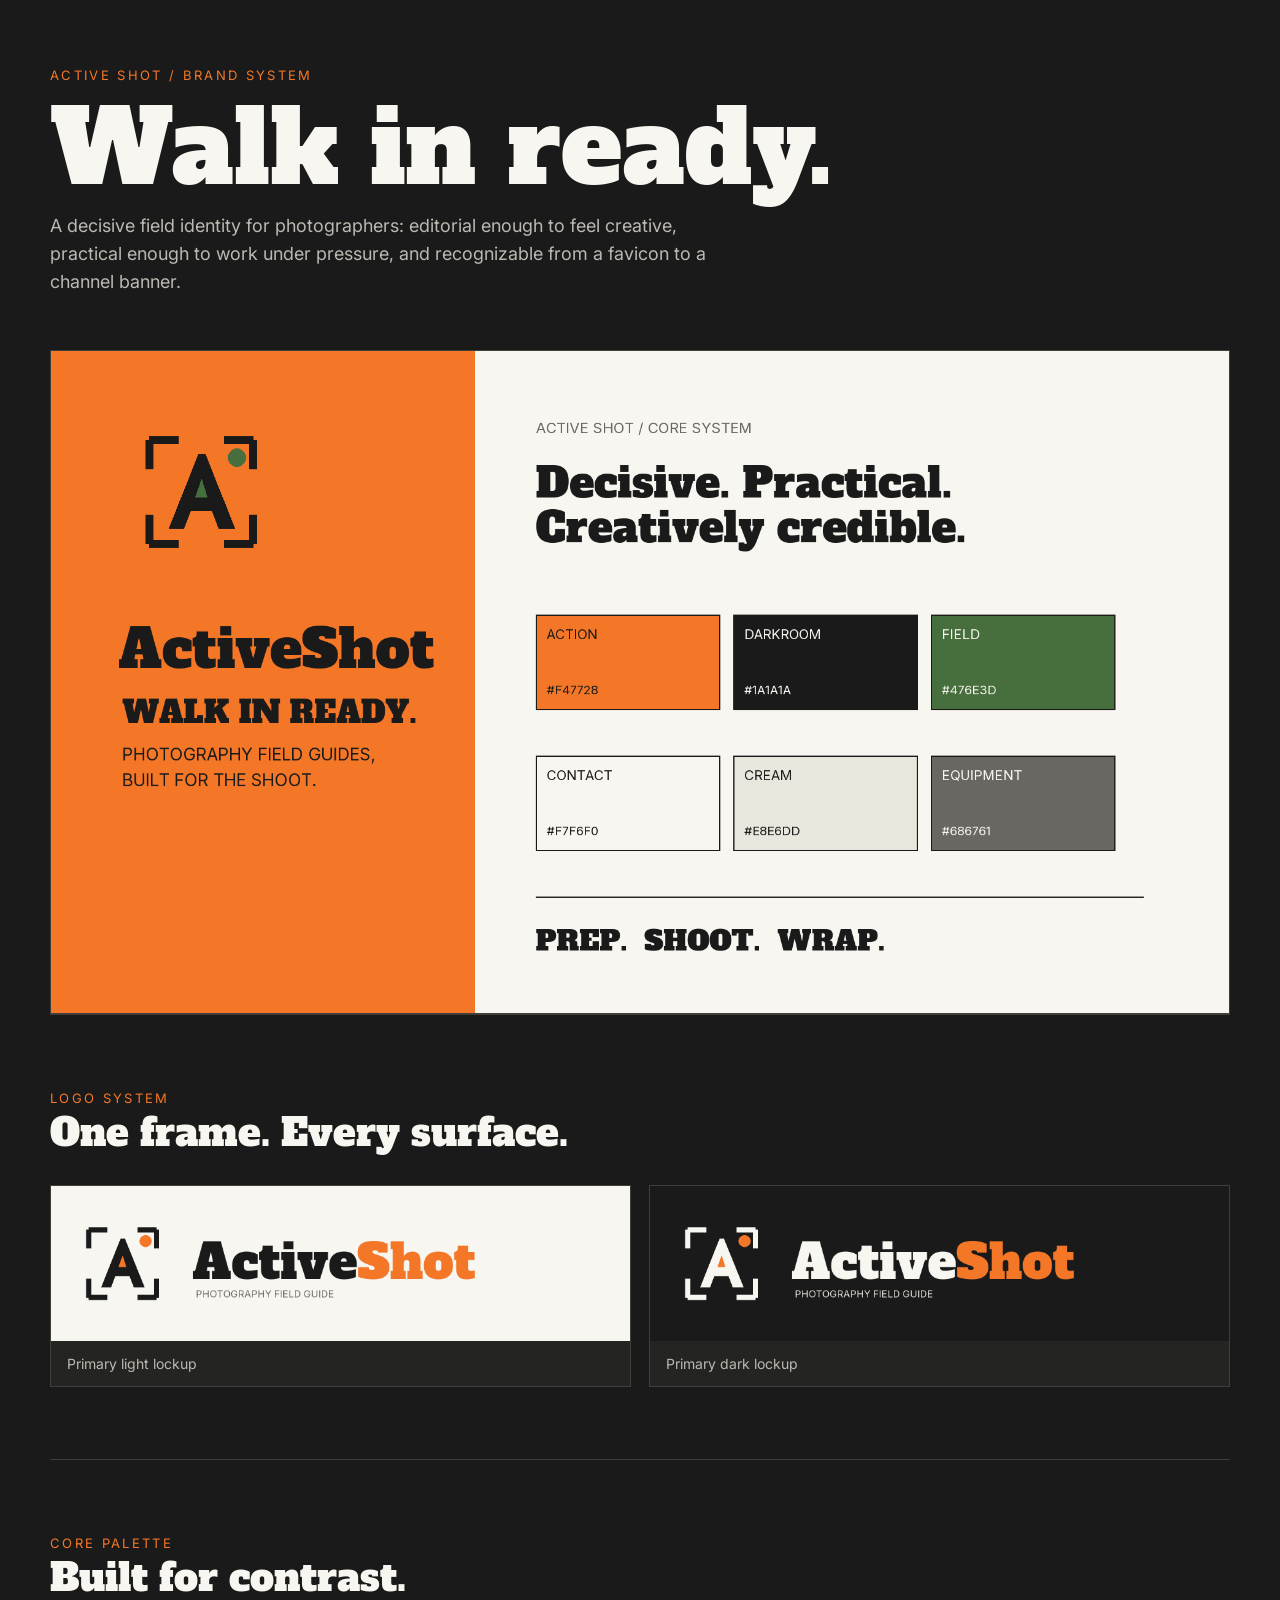
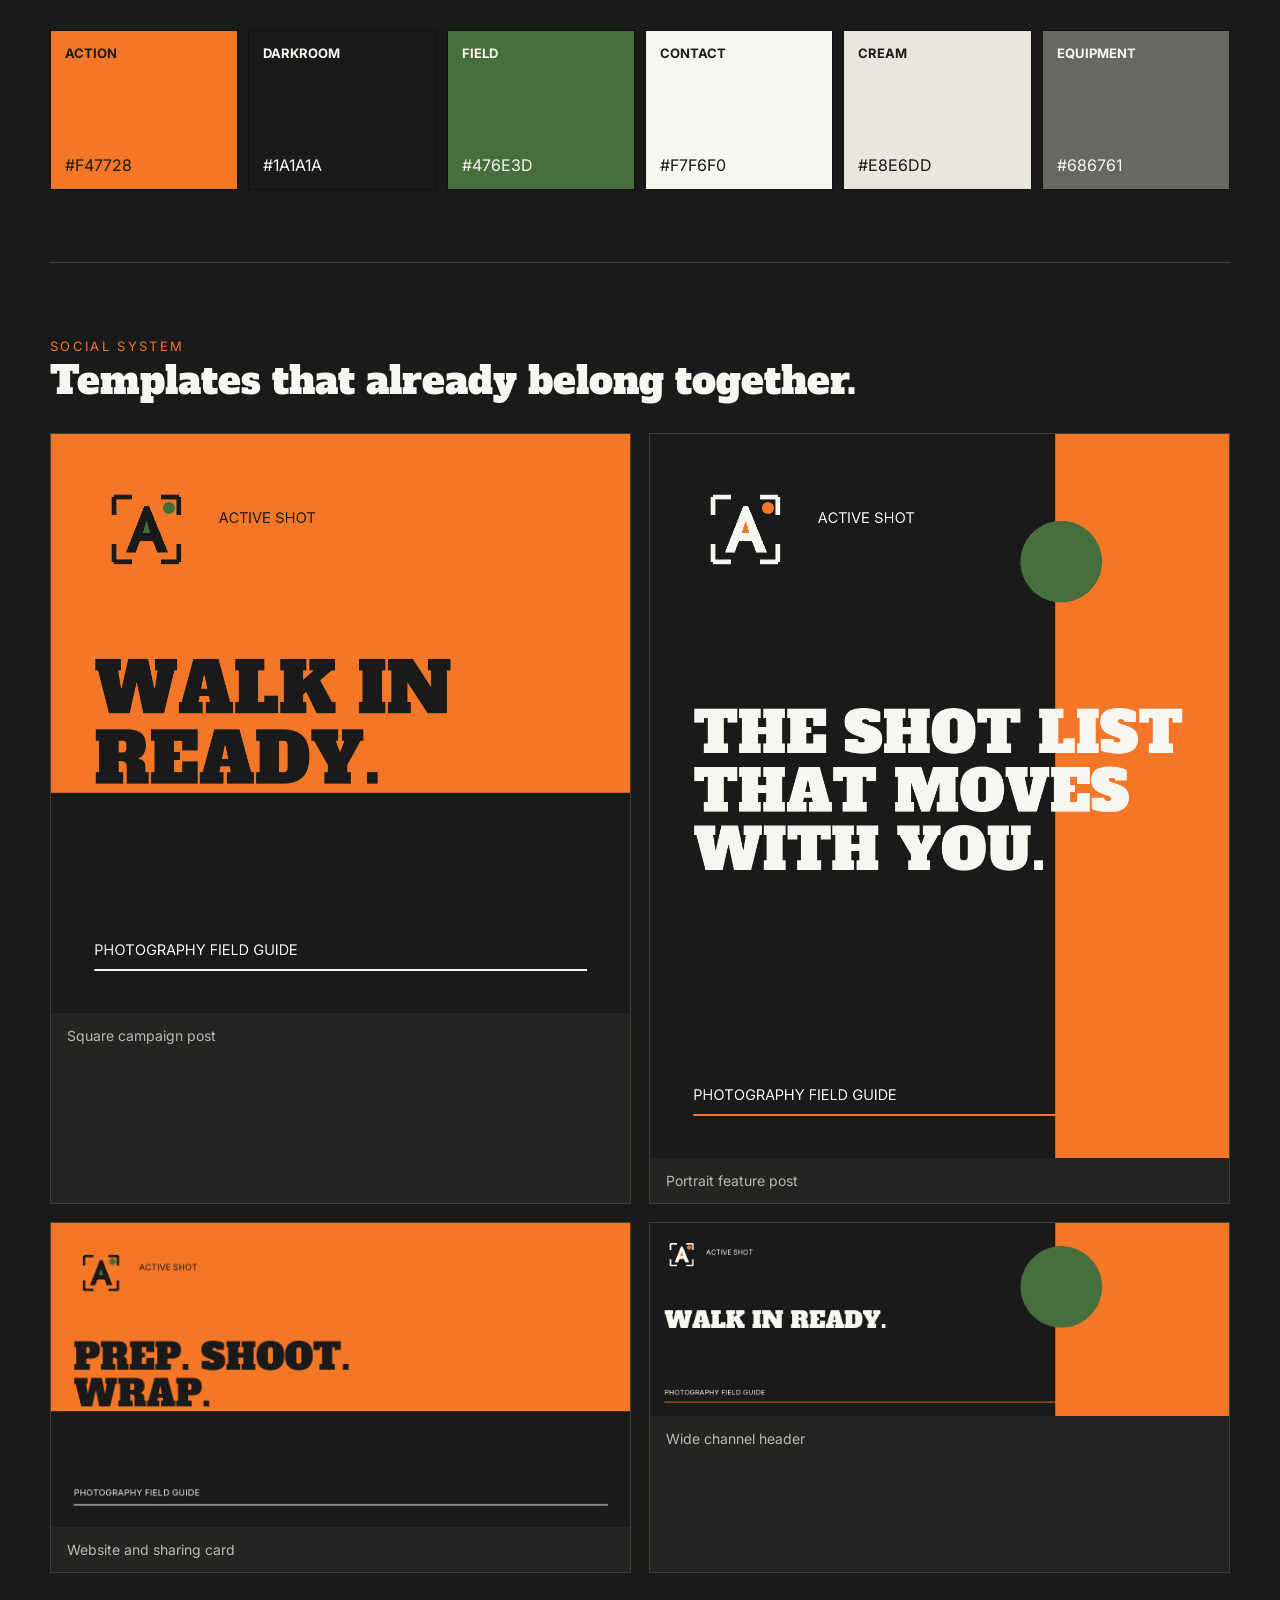
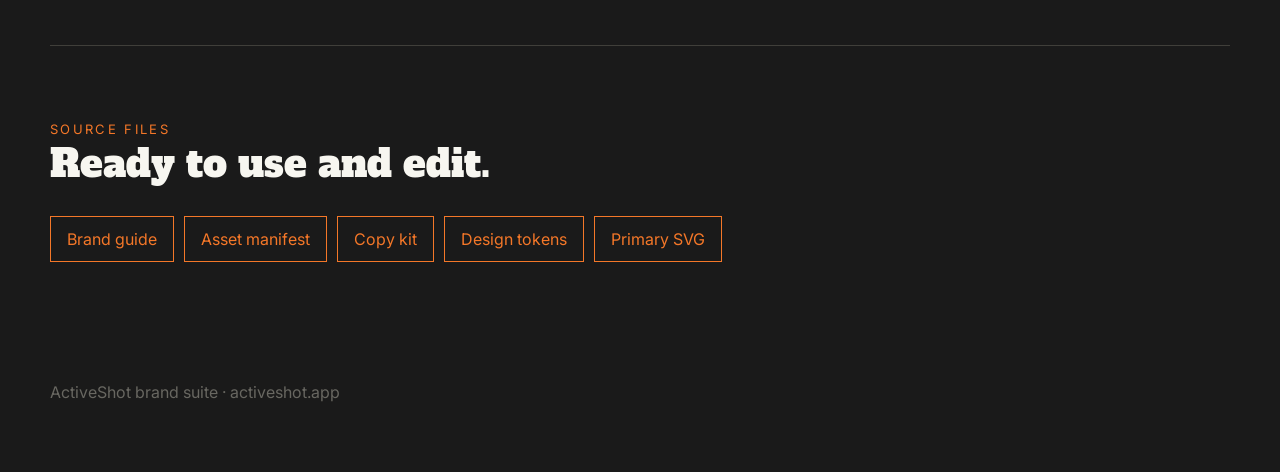
==== brand/index.html @ 6800e0e8 "Build complete ActiveShot brand suite" ====
<!doctype html>
<html lang="en">
<head>
  <meta charset="utf-8">
  <meta name="viewport" content="width=device-width,initial-scale=1">
  <title>ActiveShot Brand Suite</title>
  <style>
    @font-face{font-family:Alfa;src:url(fonts/AlfaSlabOne-Regular.ttf)}
    @font-face{font-family:Inter;src:url(fonts/Inter-Variable.ttf)}
    :root{--orange:#f47728;--ink:#1a1a1a;--moss:#476e3d;--paper:#f7f6f0;--cream:#e8e6dd;--gray:#686761}
    *{box-sizing:border-box}body{margin:0;background:var(--ink);color:var(--paper);font-family:Inter,Arial,sans-serif}header,main{width:min(1180px,calc(100% - 32px));margin:auto}header{padding:64px 0 36px}h1,h2{font-family:Alfa,Georgia,serif;font-weight:400}h1{max-width:900px;margin:18px 0;font-size:clamp(46px,8vw,108px);line-height:.9}header p{max-width:680px;color:#bbb9b1;font-size:18px;line-height:1.55}.eyebrow{color:var(--orange);font-size:13px;letter-spacing:.18em}.board{display:block;width:100%;border:1px solid #403f3a}.section{padding:72px 0;border-top:1px solid #403f3a}.section h2{margin:0 0 26px;font-size:38px}.logos,.social{display:grid;grid-template-columns:repeat(2,minmax(0,1fr));gap:18px}.card{overflow:hidden;border:1px solid #403f3a;background:#242422}.card img{display:block;width:100%;height:auto}.card p{margin:0;padding:14px 16px;color:#bbb9b1;font-size:14px}.colors{display:grid;grid-template-columns:repeat(6,1fr);gap:10px}.swatch{min-height:160px;padding:14px;border:1px solid #111;display:flex;flex-direction:column;justify-content:space-between;color:var(--ink)}.swatch.dark{color:var(--paper)}.swatch strong{font-size:13px}.links{display:flex;flex-wrap:wrap;gap:10px}.links a{padding:12px 16px;border:1px solid var(--orange);color:var(--orange);text-decoration:none}.links a:hover{background:var(--orange);color:var(--ink)}footer{padding:48px 0 70px;color:var(--gray)}@media(max-width:760px){.logos,.social{grid-template-columns:1fr}.colors{grid-template-columns:repeat(2,1fr)}header{padding-top:36px}}
  </style>
</head>
<body>
  <header><span class="eyebrow">ACTIVE SHOT / BRAND SYSTEM</span><h1>Walk in ready.</h1><p>A decisive field identity for photographers: editorial enough to feel creative, practical enough to work under pressure, and recognizable from a favicon to a channel banner.</p></header>
  <main>
    <img class="board" src="active-shot-brand-board.png" alt="ActiveShot identity overview">
    <section class="section"><span class="eyebrow">LOGO SYSTEM</span><h2>One frame. Every surface.</h2><div class="logos"><div class="card"><img src="logos/png/activeshot-logo-horizontal-light.png" alt="ActiveShot logo on light"><p>Primary light lockup</p></div><div class="card"><img src="logos/png/activeshot-logo-horizontal-dark.png" alt="ActiveShot logo on dark"><p>Primary dark lockup</p></div></div></section>
    <section class="section"><span class="eyebrow">CORE PALETTE</span><h2>Built for contrast.</h2><div class="colors"><div class="swatch" style="background:#f47728"><strong>ACTION</strong><span>#F47728</span></div><div class="swatch dark" style="background:#1a1a1a"><strong>DARKROOM</strong><span>#1A1A1A</span></div><div class="swatch dark" style="background:#476e3d"><strong>FIELD</strong><span>#476E3D</span></div><div class="swatch" style="background:#f7f6f0"><strong>CONTACT</strong><span>#F7F6F0</span></div><div class="swatch" style="background:#e8e6dd"><strong>CREAM</strong><span>#E8E6DD</span></div><div class="swatch dark" style="background:#686761"><strong>EQUIPMENT</strong><span>#686761</span></div></div></section>
    <section class="section"><span class="eyebrow">SOCIAL SYSTEM</span><h2>Templates that already belong together.</h2><div class="social"><div class="card"><img src="social/png/instagram-post-square-1080.png" alt="Square social template"><p>Square campaign post</p></div><div class="card"><img src="social/png/instagram-post-portrait-1080x1350.png" alt="Portrait social template"><p>Portrait feature post</p></div><div class="card"><img src="social/png/website-social-card-1200x630.png" alt="Website share card"><p>Website and sharing card</p></div><div class="card"><img src="social/png/x-header-1500x500.png" alt="Social profile header"><p>Wide channel header</p></div></div></section>
    <section class="section"><span class="eyebrow">SOURCE FILES</span><h2>Ready to use and edit.</h2><div class="links"><a href="brand-guide.md">Brand guide</a><a href="asset-manifest.md">Asset manifest</a><a href="copy/social-copy-kit.md">Copy kit</a><a href="tokens/active-shot.tokens.json">Design tokens</a><a href="logos/svg/activeshot-logo-horizontal-light.svg">Primary SVG</a></div></section>
    <footer>ActiveShot brand suite · activeshot.app</footer>
  </main>
</body>
</html>
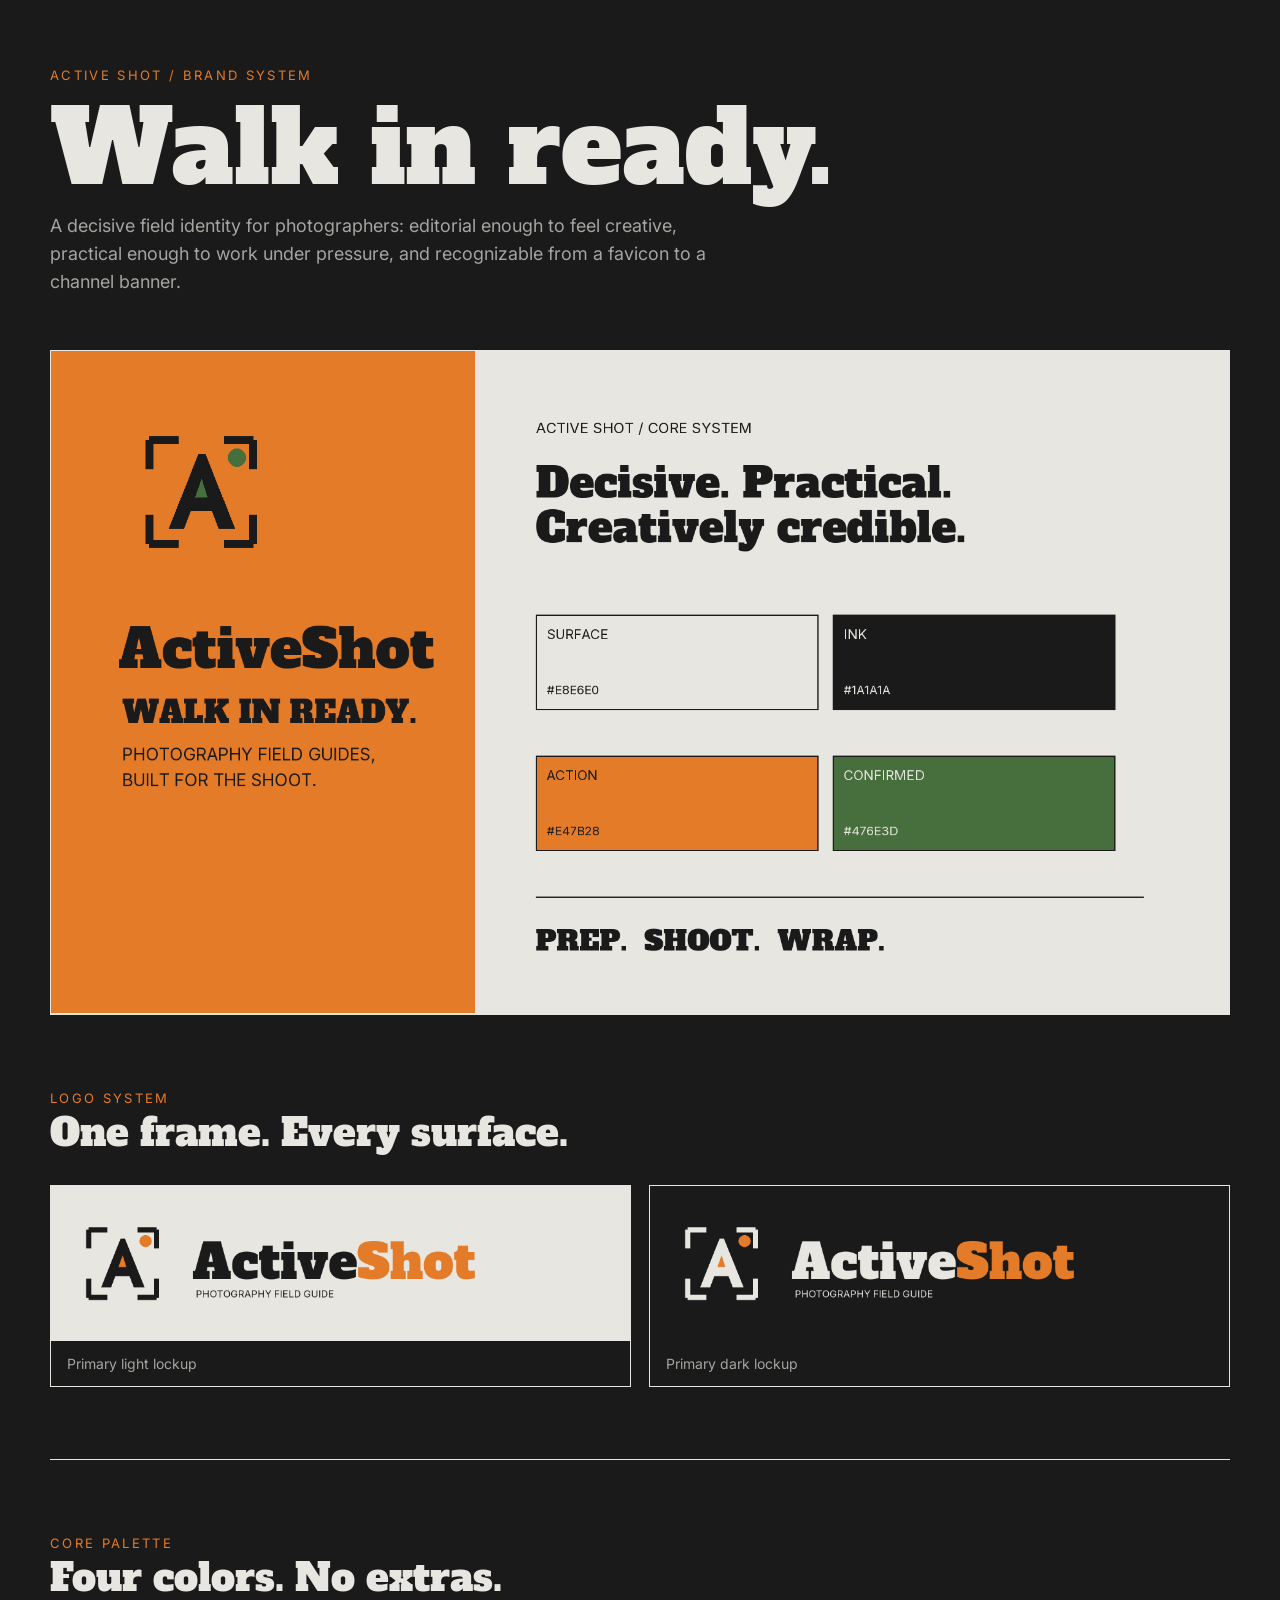
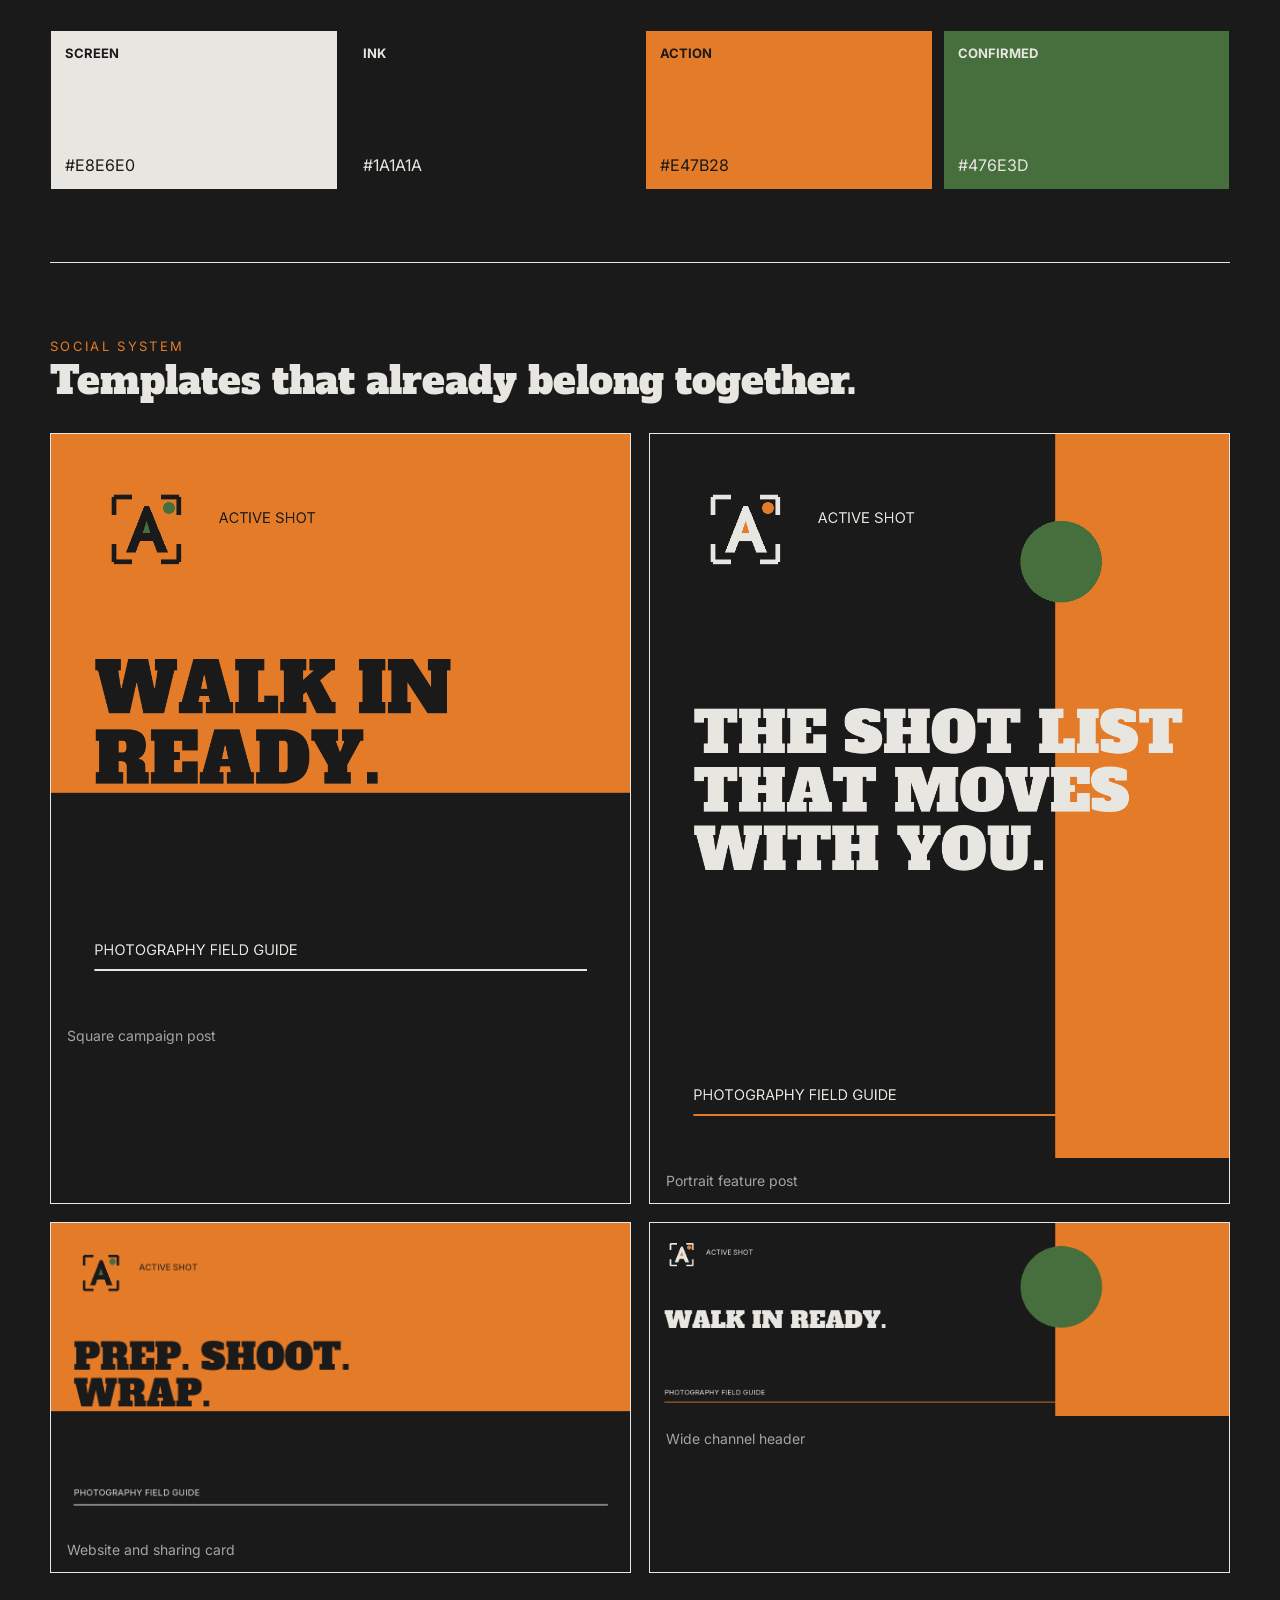
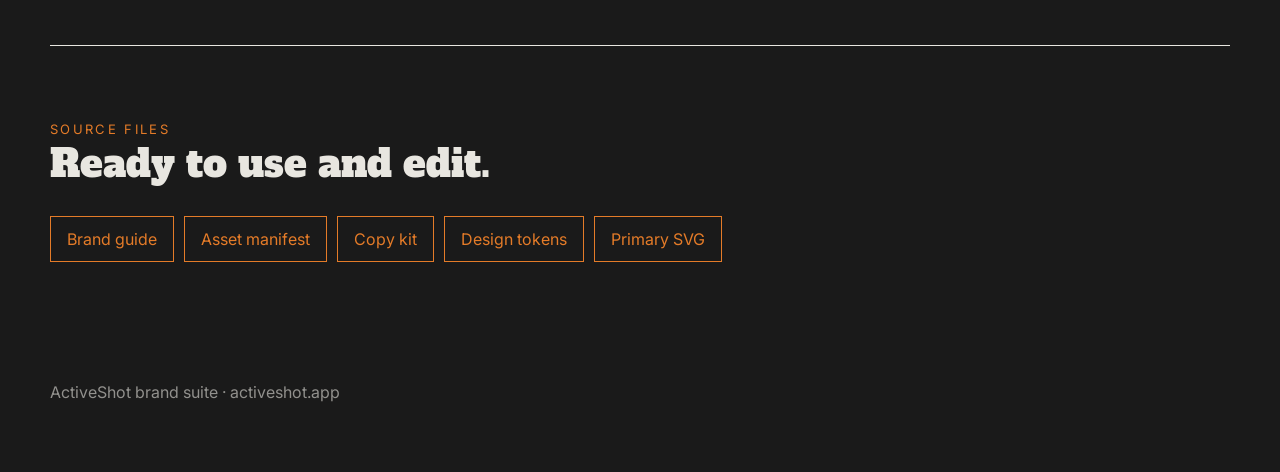
==== commit 6a8e38d7: "Restrict ActiveShot to four-color palette" ====
--- a/brand/index.html
+++ b/brand/index.html
@@ -7,8 +7,8 @@
   <style>
     @font-face{font-family:Alfa;src:url(fonts/AlfaSlabOne-Regular.ttf)}
     @font-face{font-family:Inter;src:url(fonts/Inter-Variable.ttf)}
-    :root{--orange:#f47728;--ink:#1a1a1a;--moss:#476e3d;--paper:#f7f6f0;--cream:#e8e6dd;--gray:#686761}
-    *{box-sizing:border-box}body{margin:0;background:var(--ink);color:var(--paper);font-family:Inter,Arial,sans-serif}header,main{width:min(1180px,calc(100% - 32px));margin:auto}header{padding:64px 0 36px}h1,h2{font-family:Alfa,Georgia,serif;font-weight:400}h1{max-width:900px;margin:18px 0;font-size:clamp(46px,8vw,108px);line-height:.9}header p{max-width:680px;color:#bbb9b1;font-size:18px;line-height:1.55}.eyebrow{color:var(--orange);font-size:13px;letter-spacing:.18em}.board{display:block;width:100%;border:1px solid #403f3a}.section{padding:72px 0;border-top:1px solid #403f3a}.section h2{margin:0 0 26px;font-size:38px}.logos,.social{display:grid;grid-template-columns:repeat(2,minmax(0,1fr));gap:18px}.card{overflow:hidden;border:1px solid #403f3a;background:#242422}.card img{display:block;width:100%;height:auto}.card p{margin:0;padding:14px 16px;color:#bbb9b1;font-size:14px}.colors{display:grid;grid-template-columns:repeat(6,1fr);gap:10px}.swatch{min-height:160px;padding:14px;border:1px solid #111;display:flex;flex-direction:column;justify-content:space-between;color:var(--ink)}.swatch.dark{color:var(--paper)}.swatch strong{font-size:13px}.links{display:flex;flex-wrap:wrap;gap:10px}.links a{padding:12px 16px;border:1px solid var(--orange);color:var(--orange);text-decoration:none}.links a:hover{background:var(--orange);color:var(--ink)}footer{padding:48px 0 70px;color:var(--gray)}@media(max-width:760px){.logos,.social{grid-template-columns:1fr}.colors{grid-template-columns:repeat(2,1fr)}header{padding-top:36px}}
+    :root{--orange:#e47b28;--ink:#1a1a1a;--moss:#476e3d;--paper:#e8e6e0}
+    *{box-sizing:border-box}body{margin:0;background:var(--ink);color:var(--paper);font-family:Inter,Arial,sans-serif}header,main{width:min(1180px,calc(100% - 32px));margin:auto}header{padding:64px 0 36px}h1,h2{font-family:Alfa,Georgia,serif;font-weight:400}h1{max-width:900px;margin:18px 0;font-size:clamp(46px,8vw,108px);line-height:.9}header p{max-width:680px;color:var(--paper);opacity:.68;font-size:18px;line-height:1.55}.eyebrow{color:var(--orange);font-size:13px;letter-spacing:.18em}.board{display:block;width:100%;border:1px solid var(--paper)}.section{padding:72px 0;border-top:1px solid var(--paper)}.section h2{margin:0 0 26px;font-size:38px}.logos,.social{display:grid;grid-template-columns:repeat(2,minmax(0,1fr));gap:18px}.card{overflow:hidden;border:1px solid var(--paper);background:var(--ink)}.card img{display:block;width:100%;height:auto}.card p{margin:0;padding:14px 16px;color:var(--paper);opacity:.68;font-size:14px}.colors{display:grid;grid-template-columns:repeat(4,1fr);gap:10px}.swatch{min-height:160px;padding:14px;border:1px solid var(--ink);display:flex;flex-direction:column;justify-content:space-between;color:var(--ink)}.swatch.dark{color:var(--paper)}.swatch strong{font-size:13px}.links{display:flex;flex-wrap:wrap;gap:10px}.links a{padding:12px 16px;border:1px solid var(--orange);color:var(--orange);text-decoration:none}.links a:hover{background:var(--orange);color:var(--ink)}footer{padding:48px 0 70px;color:var(--paper);opacity:.58}@media(max-width:760px){.logos,.social{grid-template-columns:1fr}.colors{grid-template-columns:repeat(2,1fr)}header{padding-top:36px}}
   </style>
 </head>
 <body>
@@ -16,7 +16,7 @@
   <main>
     <img class="board" src="active-shot-brand-board.png" alt="ActiveShot identity overview">
     <section class="section"><span class="eyebrow">LOGO SYSTEM</span><h2>One frame. Every surface.</h2><div class="logos"><div class="card"><img src="logos/png/activeshot-logo-horizontal-light.png" alt="ActiveShot logo on light"><p>Primary light lockup</p></div><div class="card"><img src="logos/png/activeshot-logo-horizontal-dark.png" alt="ActiveShot logo on dark"><p>Primary dark lockup</p></div></div></section>
-    <section class="section"><span class="eyebrow">CORE PALETTE</span><h2>Built for contrast.</h2><div class="colors"><div class="swatch" style="background:#f47728"><strong>ACTION</strong><span>#F47728</span></div><div class="swatch dark" style="background:#1a1a1a"><strong>DARKROOM</strong><span>#1A1A1A</span></div><div class="swatch dark" style="background:#476e3d"><strong>FIELD</strong><span>#476E3D</span></div><div class="swatch" style="background:#f7f6f0"><strong>CONTACT</strong><span>#F7F6F0</span></div><div class="swatch" style="background:#e8e6dd"><strong>CREAM</strong><span>#E8E6DD</span></div><div class="swatch dark" style="background:#686761"><strong>EQUIPMENT</strong><span>#686761</span></div></div></section>
+    <section class="section"><span class="eyebrow">CORE PALETTE</span><h2>Four colors. No extras.</h2><div class="colors"><div class="swatch" style="background:#e8e6e0"><strong>SCREEN</strong><span>#E8E6E0</span></div><div class="swatch dark" style="background:#1a1a1a"><strong>INK</strong><span>#1A1A1A</span></div><div class="swatch" style="background:#e47b28"><strong>ACTION</strong><span>#E47B28</span></div><div class="swatch dark" style="background:#476e3d"><strong>CONFIRMED</strong><span>#476E3D</span></div></div></section>
     <section class="section"><span class="eyebrow">SOCIAL SYSTEM</span><h2>Templates that already belong together.</h2><div class="social"><div class="card"><img src="social/png/instagram-post-square-1080.png" alt="Square social template"><p>Square campaign post</p></div><div class="card"><img src="social/png/instagram-post-portrait-1080x1350.png" alt="Portrait social template"><p>Portrait feature post</p></div><div class="card"><img src="social/png/website-social-card-1200x630.png" alt="Website share card"><p>Website and sharing card</p></div><div class="card"><img src="social/png/x-header-1500x500.png" alt="Social profile header"><p>Wide channel header</p></div></div></section>
     <section class="section"><span class="eyebrow">SOURCE FILES</span><h2>Ready to use and edit.</h2><div class="links"><a href="brand-guide.md">Brand guide</a><a href="asset-manifest.md">Asset manifest</a><a href="copy/social-copy-kit.md">Copy kit</a><a href="tokens/active-shot.tokens.json">Design tokens</a><a href="logos/svg/activeshot-logo-horizontal-light.svg">Primary SVG</a></div></section>
     <footer>ActiveShot brand suite · activeshot.app</footer>
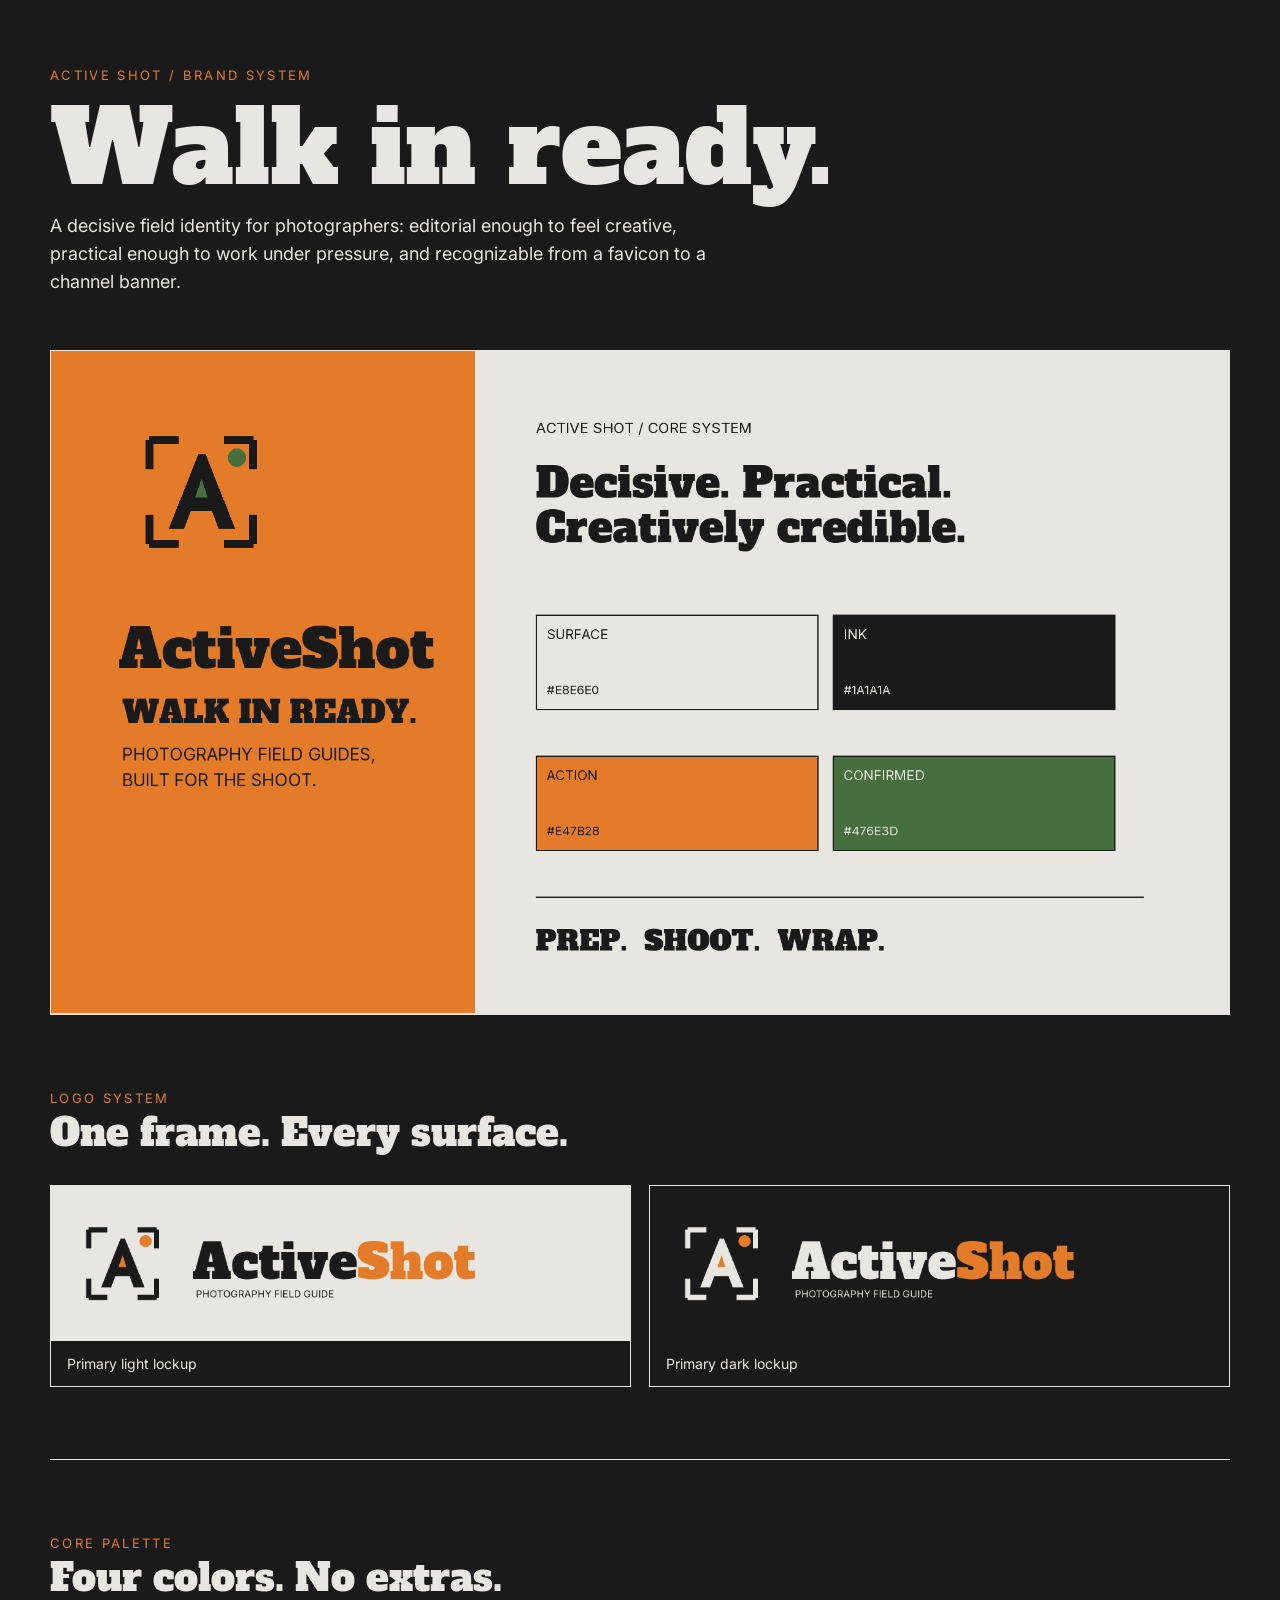
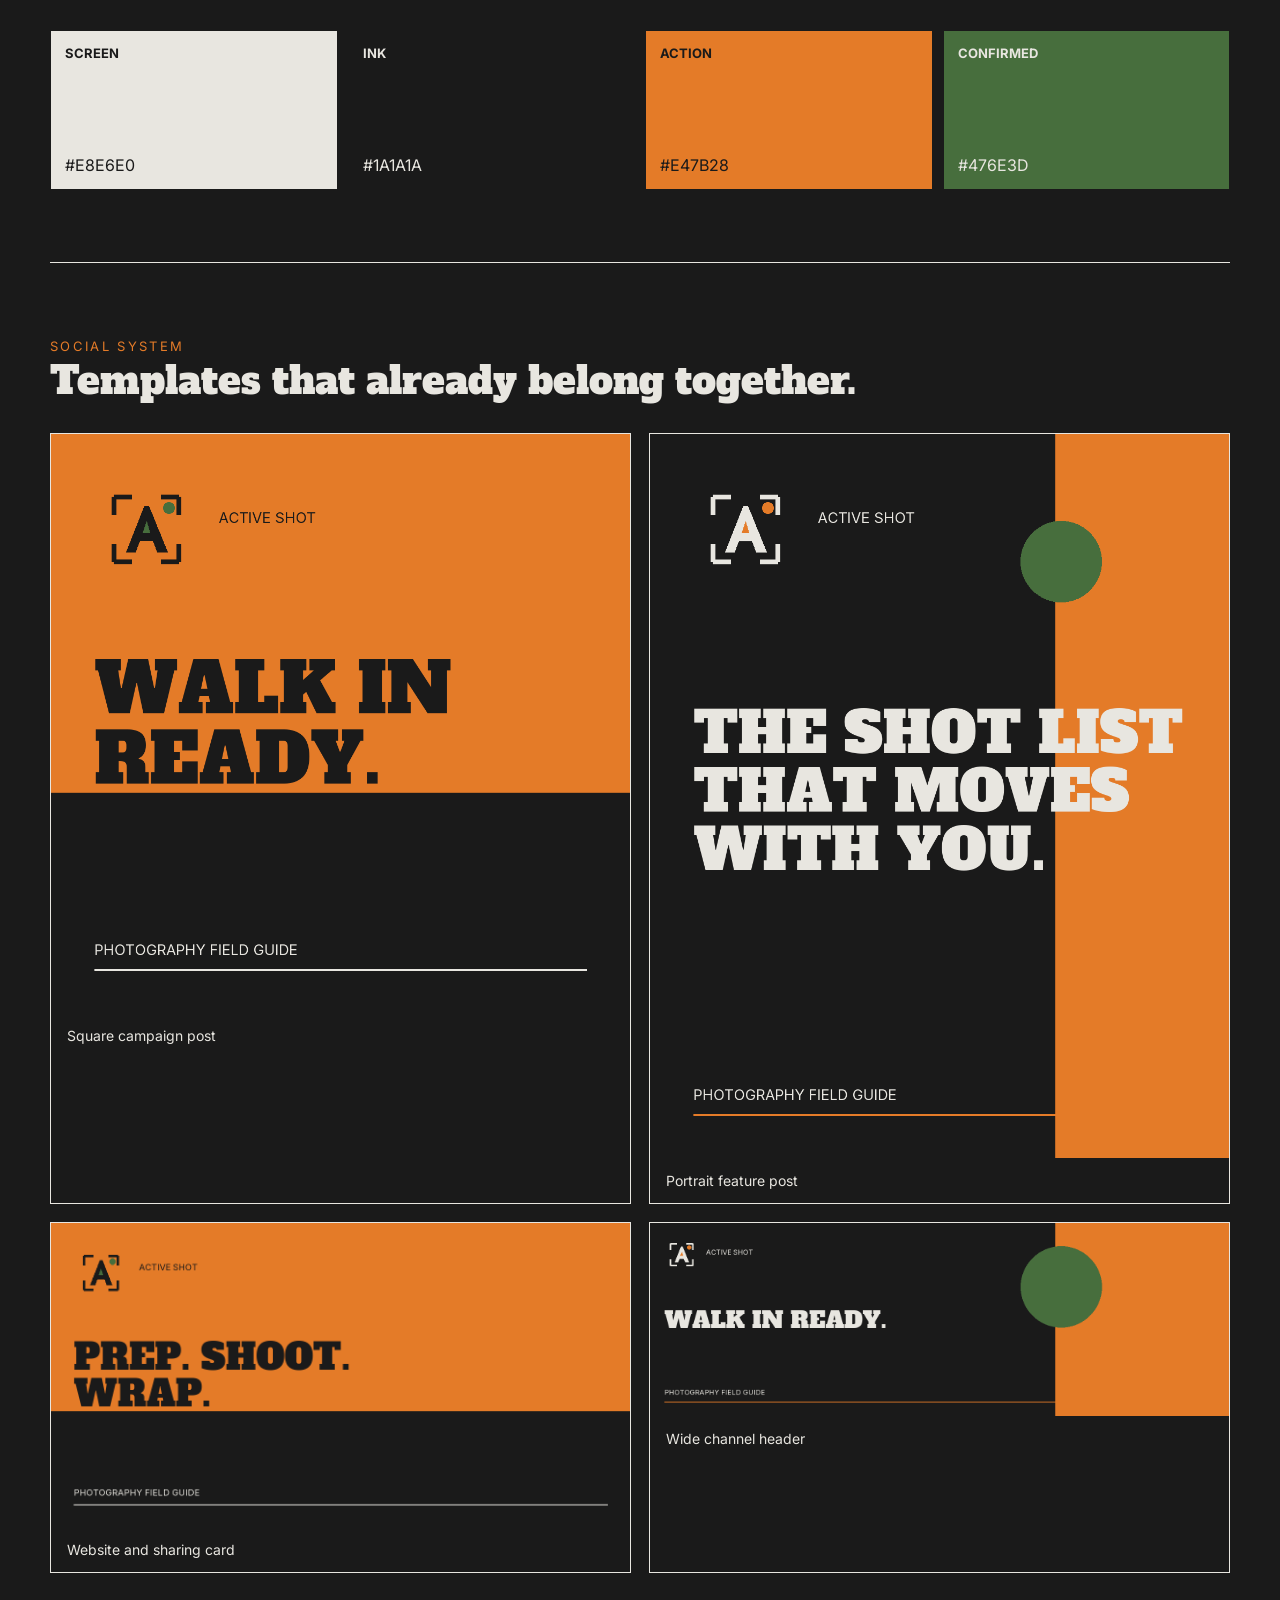
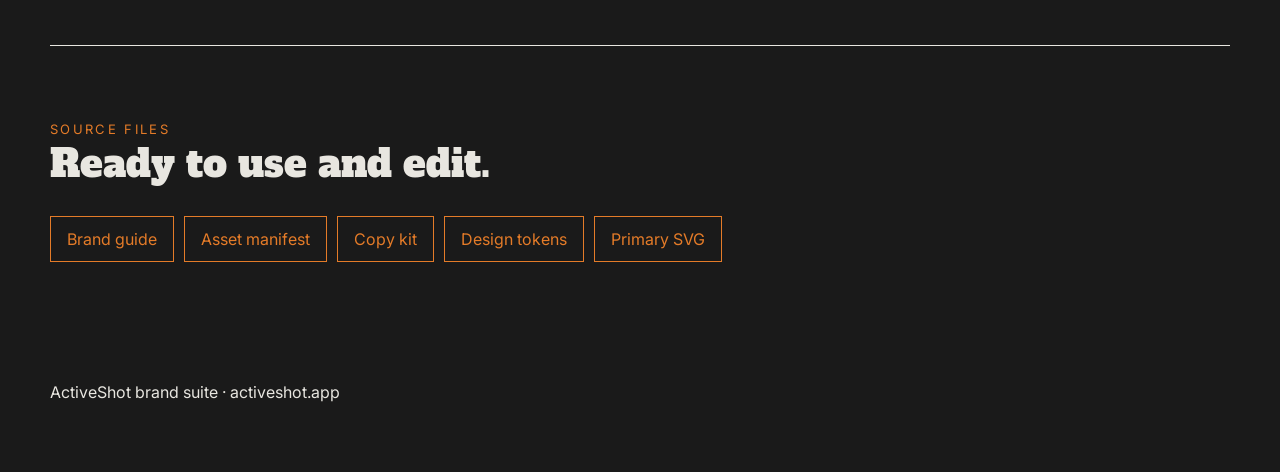
==== commit b2a9e621: "Enforce exact four-color ActiveShot palette" ====
--- a/brand/index.html
+++ b/brand/index.html
@@ -5,10 +5,11 @@
   <meta name="viewport" content="width=device-width,initial-scale=1">
   <title>ActiveShot Brand Suite</title>
   <style>
-    @font-face{font-family:Alfa;src:url(fonts/AlfaSlabOne-Regular.ttf)}
+    @font-face{font-family:'Alfa Slab One';src:url(fonts/AlfaSlabOne-Regular.ttf)}
     @font-face{font-family:Inter;src:url(fonts/Inter-Variable.ttf)}
     :root{--orange:#e47b28;--ink:#1a1a1a;--moss:#476e3d;--paper:#e8e6e0}
-    *{box-sizing:border-box}body{margin:0;background:var(--ink);color:var(--paper);font-family:Inter,Arial,sans-serif}header,main{width:min(1180px,calc(100% - 32px));margin:auto}header{padding:64px 0 36px}h1,h2{font-family:Alfa,Georgia,serif;font-weight:400}h1{max-width:900px;margin:18px 0;font-size:clamp(46px,8vw,108px);line-height:.9}header p{max-width:680px;color:var(--paper);opacity:.68;font-size:18px;line-height:1.55}.eyebrow{color:var(--orange);font-size:13px;letter-spacing:.18em}.board{display:block;width:100%;border:1px solid var(--paper)}.section{padding:72px 0;border-top:1px solid var(--paper)}.section h2{margin:0 0 26px;font-size:38px}.logos,.social{display:grid;grid-template-columns:repeat(2,minmax(0,1fr));gap:18px}.card{overflow:hidden;border:1px solid var(--paper);background:var(--ink)}.card img{display:block;width:100%;height:auto}.card p{margin:0;padding:14px 16px;color:var(--paper);opacity:.68;font-size:14px}.colors{display:grid;grid-template-columns:repeat(4,1fr);gap:10px}.swatch{min-height:160px;padding:14px;border:1px solid var(--ink);display:flex;flex-direction:column;justify-content:space-between;color:var(--ink)}.swatch.dark{color:var(--paper)}.swatch strong{font-size:13px}.links{display:flex;flex-wrap:wrap;gap:10px}.links a{padding:12px 16px;border:1px solid var(--orange);color:var(--orange);text-decoration:none}.links a:hover{background:var(--orange);color:var(--ink)}footer{padding:48px 0 70px;color:var(--paper);opacity:.58}@media(max-width:760px){.logos,.social{grid-template-columns:1fr}.colors{grid-template-columns:repeat(2,1fr)}header{padding-top:36px}}
+    *{box-sizing:border-box}body{margin:0;background:var(--ink);color:var(--paper);font-family:Inter}header,main{width:min(1180px,calc(100% - 32px));margin:auto}header{padding:64px 0 36px}h1,h2{font-family:'Alfa Slab One';font-weight:400}h1{max-width:900px;margin:18px 0;font-size:clamp(46px,8vw,108px);line-height:.9}header p{max-width:680px;color:var(--paper);opacity:.68;font-size:18px;line-height:1.55}.eyebrow{color:var(--orange);font-size:13px;letter-spacing:.18em}.board{display:block;width:100%;border:1px solid var(--paper)}.section{padding:72px 0;border-top:1px solid var(--paper)}.section h2{margin:0 0 26px;font-size:38px}.logos,.social{display:grid;grid-template-columns:repeat(2,minmax(0,1fr));gap:18px}.card{overflow:hidden;border:1px solid var(--paper);background:var(--ink)}.card img{display:block;width:100%;height:auto}.card p{margin:0;padding:14px 16px;color:var(--paper);opacity:.68;font-size:14px}.colors{display:grid;grid-template-columns:repeat(4,1fr);gap:10px}.swatch{min-height:160px;padding:14px;border:1px solid var(--ink);display:flex;flex-direction:column;justify-content:space-between;color:var(--ink)}.swatch.dark{color:var(--paper)}.swatch strong{font-size:13px}.links{display:flex;flex-wrap:wrap;gap:10px}.links a{padding:12px 16px;border:1px solid var(--orange);color:var(--orange);text-decoration:none}.links a:hover{background:var(--orange);color:var(--ink)}footer{padding:48px 0 70px;color:var(--paper);opacity:.58}@media(max-width:760px){.logos,.social{grid-template-columns:1fr}.colors{grid-template-columns:repeat(2,1fr)}header{padding-top:36px}}
+    header p,.card p,footer{opacity:1}
   </style>
 </head>
 <body>
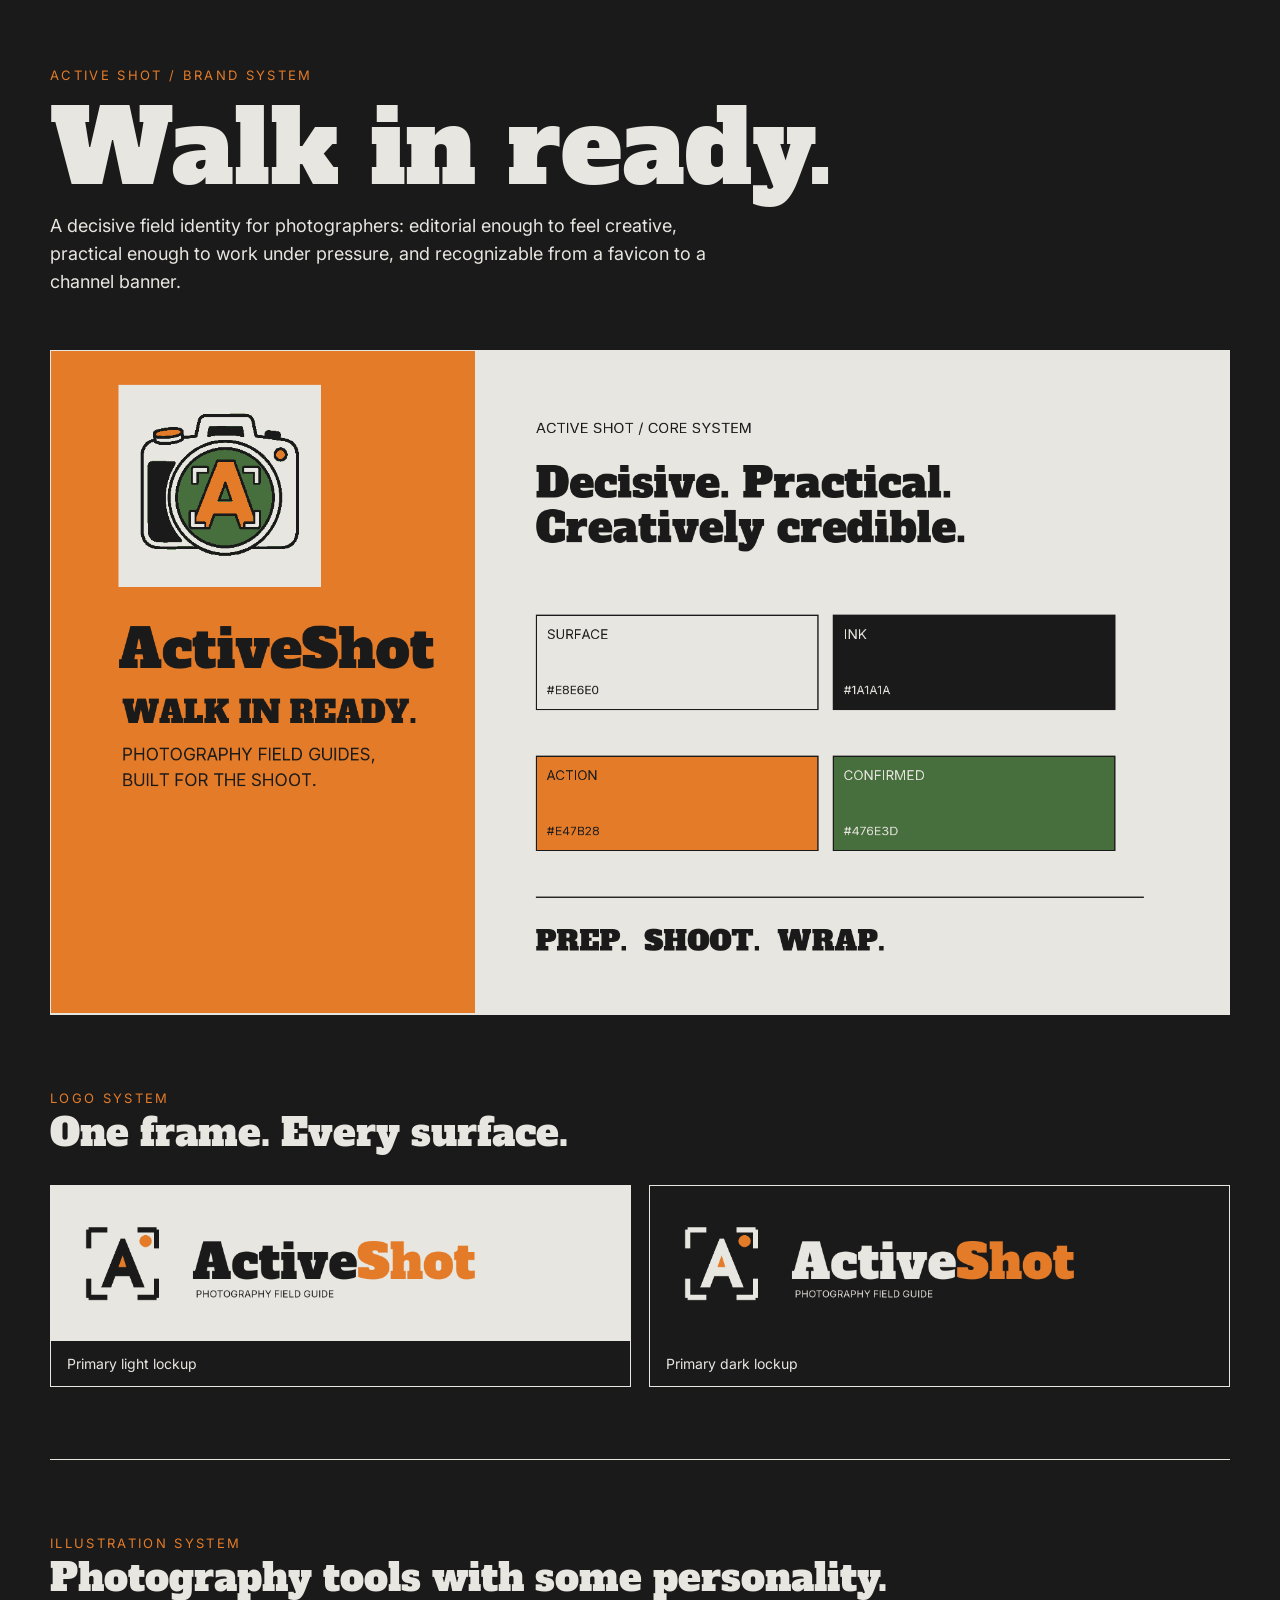
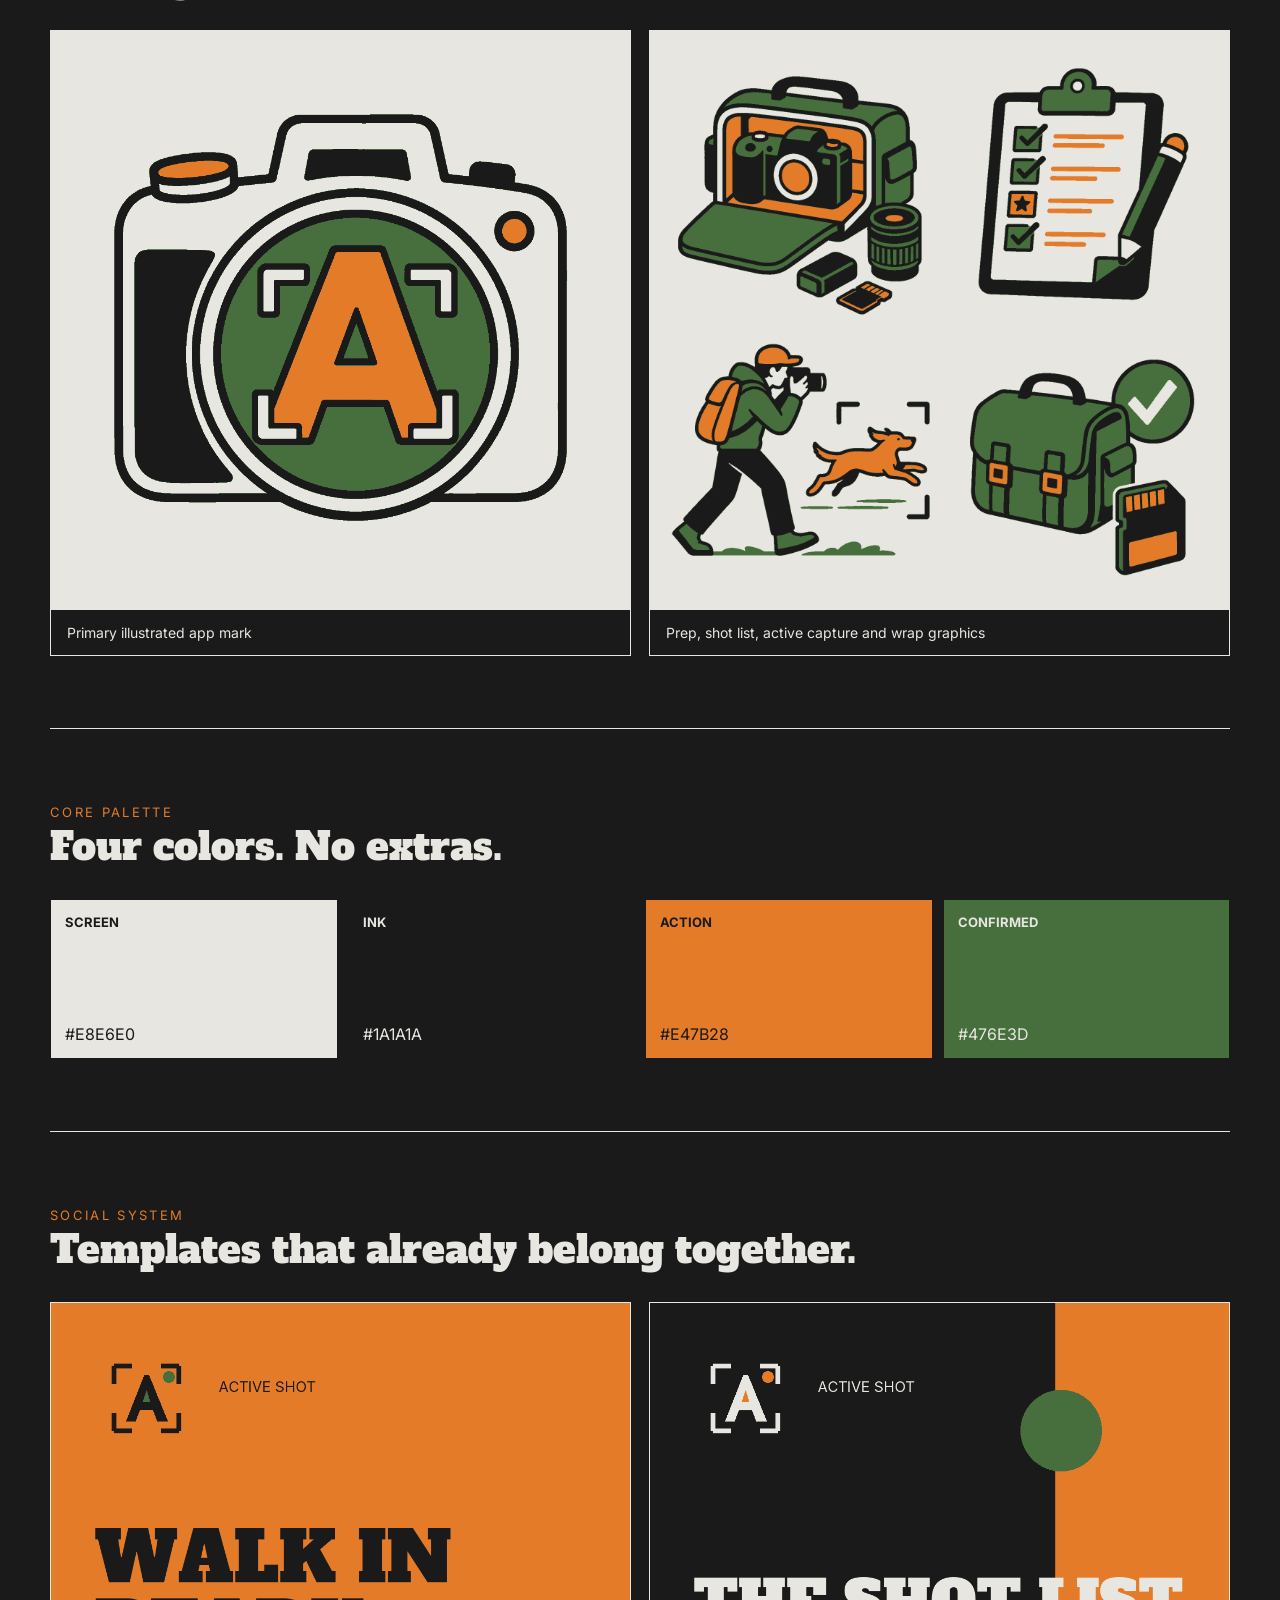
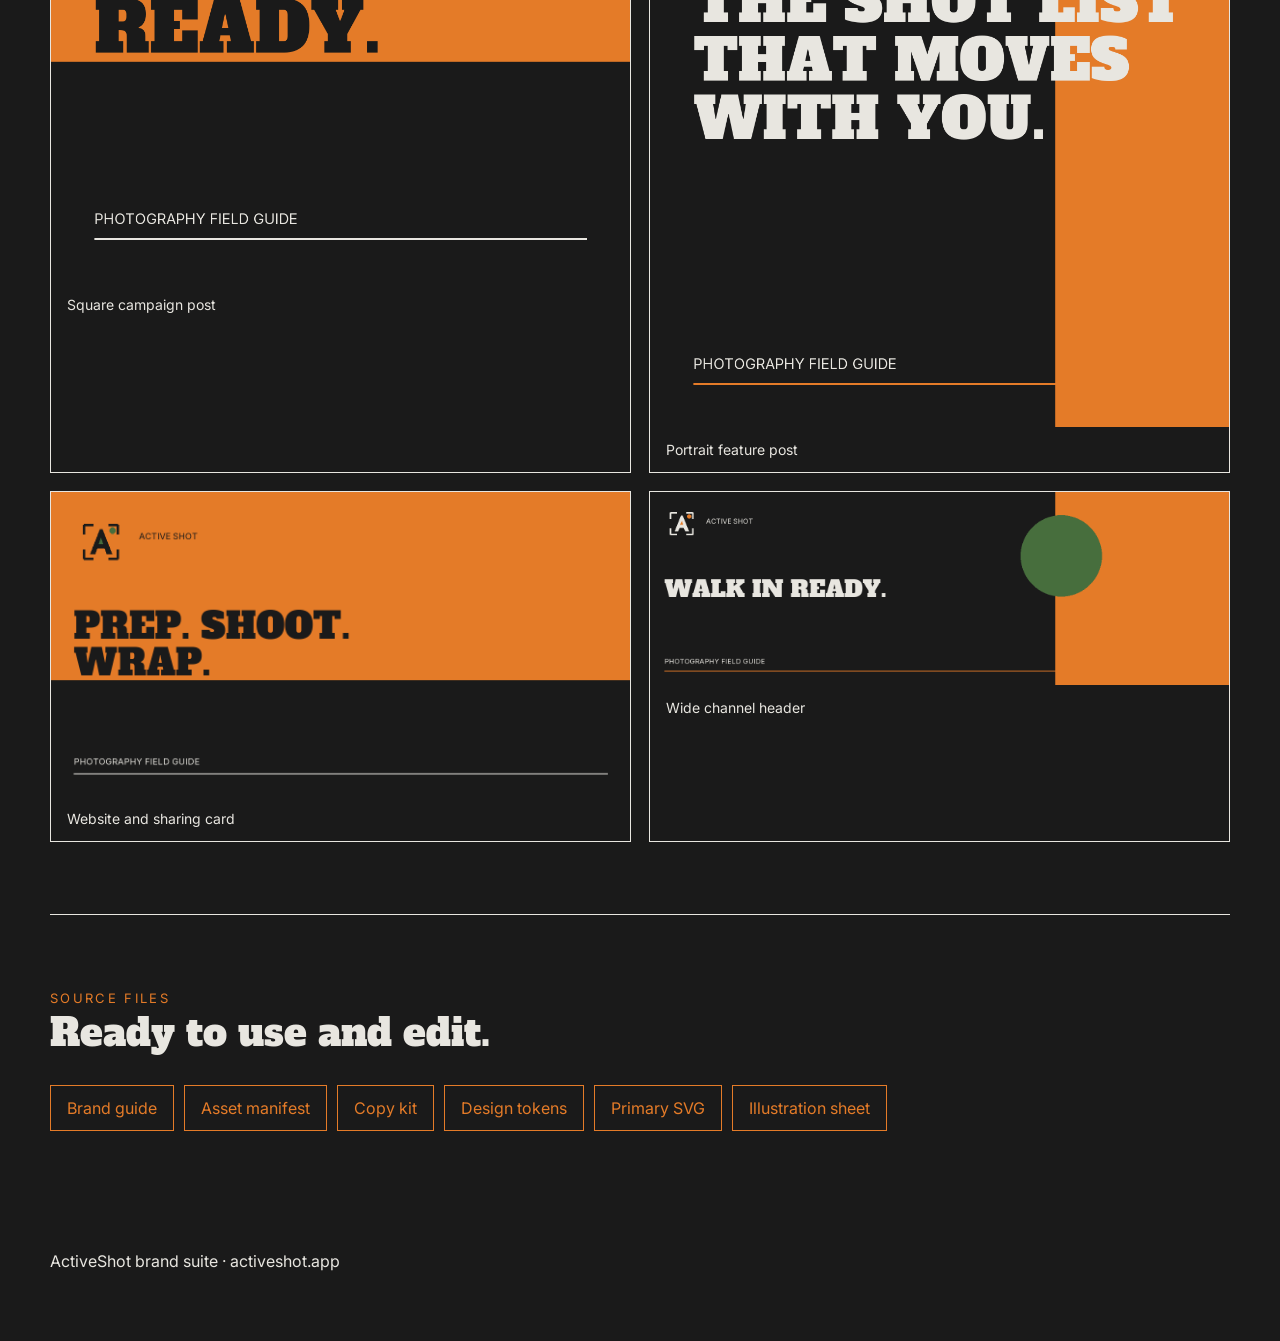
==== commit e2e911ac: "Introduce illustrated ActiveShot logo and graphics" ====
--- a/brand/index.html
+++ b/brand/index.html
@@ -17,9 +17,10 @@
   <main>
     <img class="board" src="active-shot-brand-board.png" alt="ActiveShot identity overview">
     <section class="section"><span class="eyebrow">LOGO SYSTEM</span><h2>One frame. Every surface.</h2><div class="logos"><div class="card"><img src="logos/png/activeshot-logo-horizontal-light.png" alt="ActiveShot logo on light"><p>Primary light lockup</p></div><div class="card"><img src="logos/png/activeshot-logo-horizontal-dark.png" alt="ActiveShot logo on dark"><p>Primary dark lockup</p></div></div></section>
+    <section class="section"><span class="eyebrow">ILLUSTRATION SYSTEM</span><h2>Photography tools with some personality.</h2><div class="social"><div class="card"><img src="illustrations/png/activeshot-illustrated-mark-1024.png" alt="Illustrated ActiveShot camera and A mark"><p>Primary illustrated app mark</p></div><div class="card"><img src="illustrations/png/activeshot-illustration-sheet-1600.png" alt="ActiveShot Prep, On Set and Wrap illustration family"><p>Prep, shot list, active capture and wrap graphics</p></div></div></section>
     <section class="section"><span class="eyebrow">CORE PALETTE</span><h2>Four colors. No extras.</h2><div class="colors"><div class="swatch" style="background:#e8e6e0"><strong>SCREEN</strong><span>#E8E6E0</span></div><div class="swatch dark" style="background:#1a1a1a"><strong>INK</strong><span>#1A1A1A</span></div><div class="swatch" style="background:#e47b28"><strong>ACTION</strong><span>#E47B28</span></div><div class="swatch dark" style="background:#476e3d"><strong>CONFIRMED</strong><span>#476E3D</span></div></div></section>
     <section class="section"><span class="eyebrow">SOCIAL SYSTEM</span><h2>Templates that already belong together.</h2><div class="social"><div class="card"><img src="social/png/instagram-post-square-1080.png" alt="Square social template"><p>Square campaign post</p></div><div class="card"><img src="social/png/instagram-post-portrait-1080x1350.png" alt="Portrait social template"><p>Portrait feature post</p></div><div class="card"><img src="social/png/website-social-card-1200x630.png" alt="Website share card"><p>Website and sharing card</p></div><div class="card"><img src="social/png/x-header-1500x500.png" alt="Social profile header"><p>Wide channel header</p></div></div></section>
-    <section class="section"><span class="eyebrow">SOURCE FILES</span><h2>Ready to use and edit.</h2><div class="links"><a href="brand-guide.md">Brand guide</a><a href="asset-manifest.md">Asset manifest</a><a href="copy/social-copy-kit.md">Copy kit</a><a href="tokens/active-shot.tokens.json">Design tokens</a><a href="logos/svg/activeshot-logo-horizontal-light.svg">Primary SVG</a></div></section>
+    <section class="section"><span class="eyebrow">SOURCE FILES</span><h2>Ready to use and edit.</h2><div class="links"><a href="brand-guide.md">Brand guide</a><a href="asset-manifest.md">Asset manifest</a><a href="copy/social-copy-kit.md">Copy kit</a><a href="tokens/active-shot.tokens.json">Design tokens</a><a href="logos/svg/activeshot-logo-horizontal-light.svg">Primary SVG</a><a href="illustrations/png/activeshot-illustration-sheet-1600.png">Illustration sheet</a></div></section>
     <footer>ActiveShot brand suite · activeshot.app</footer>
   </main>
 </body>
